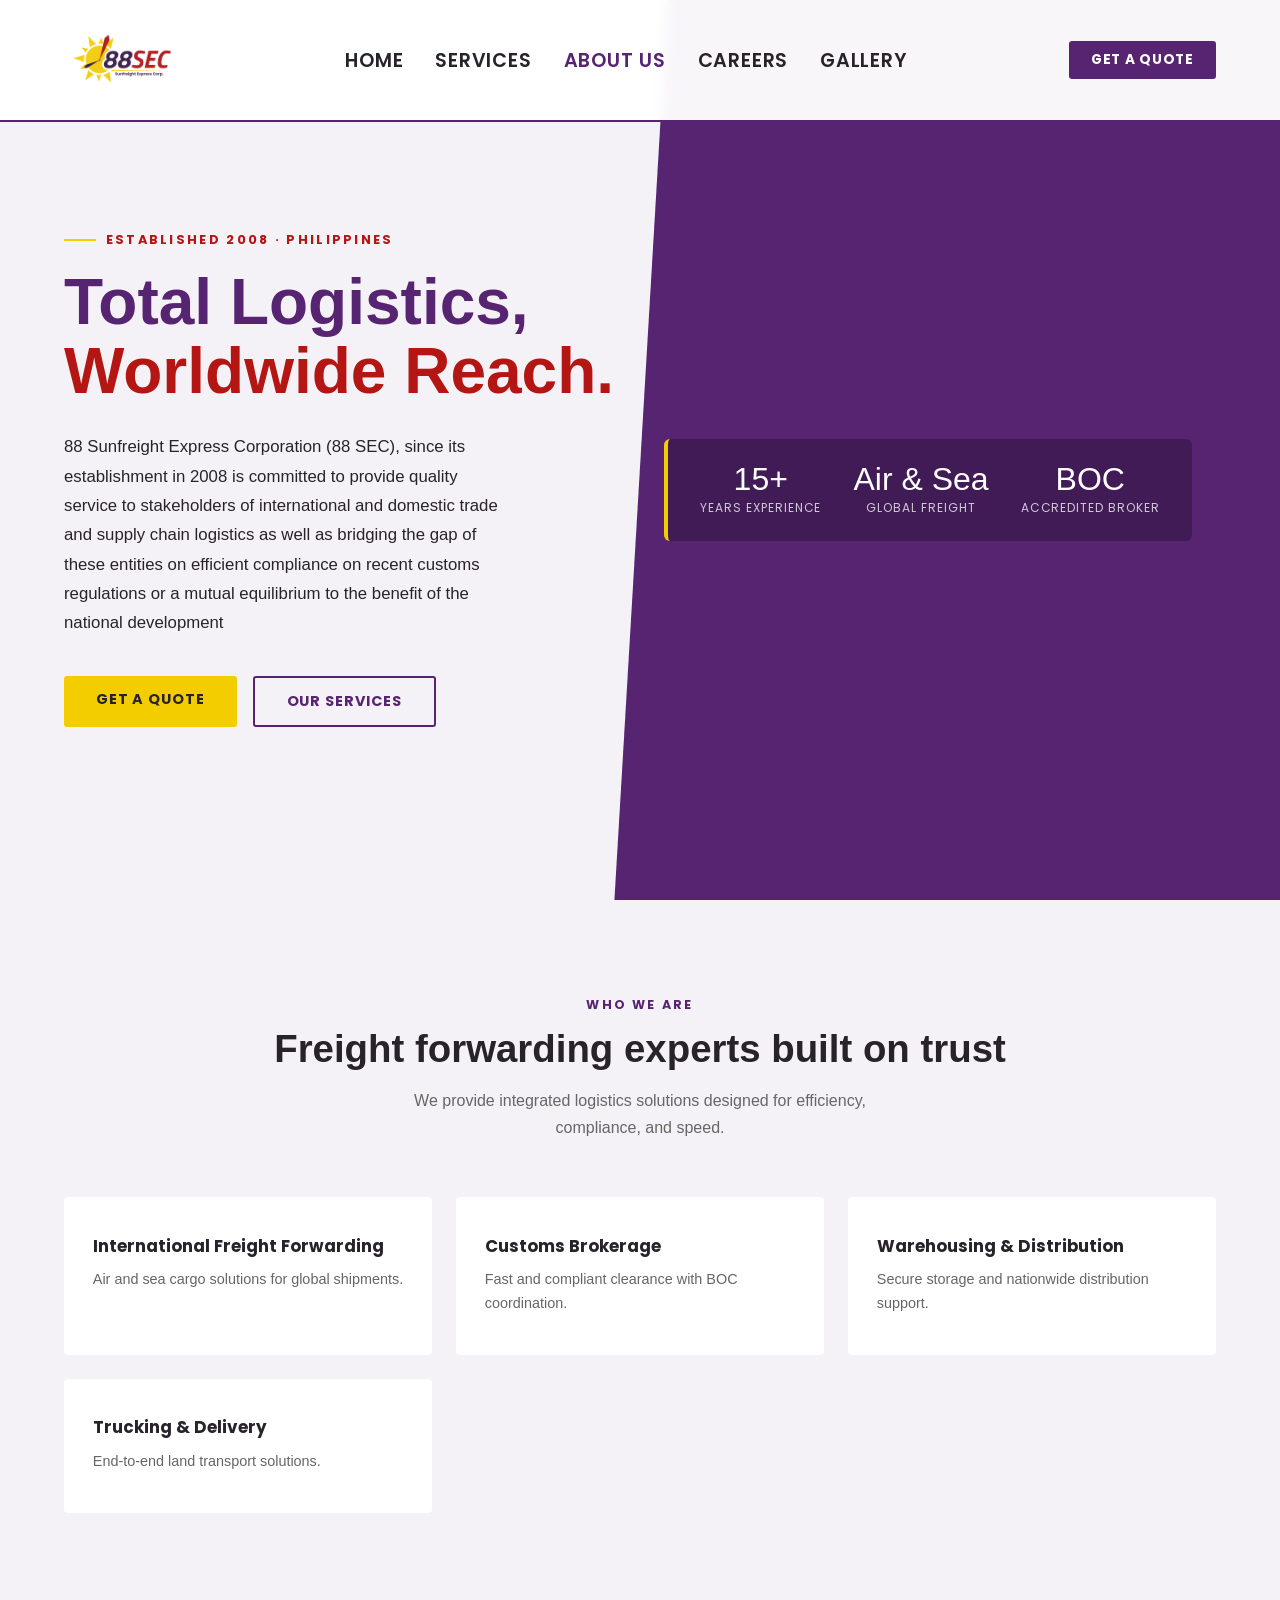
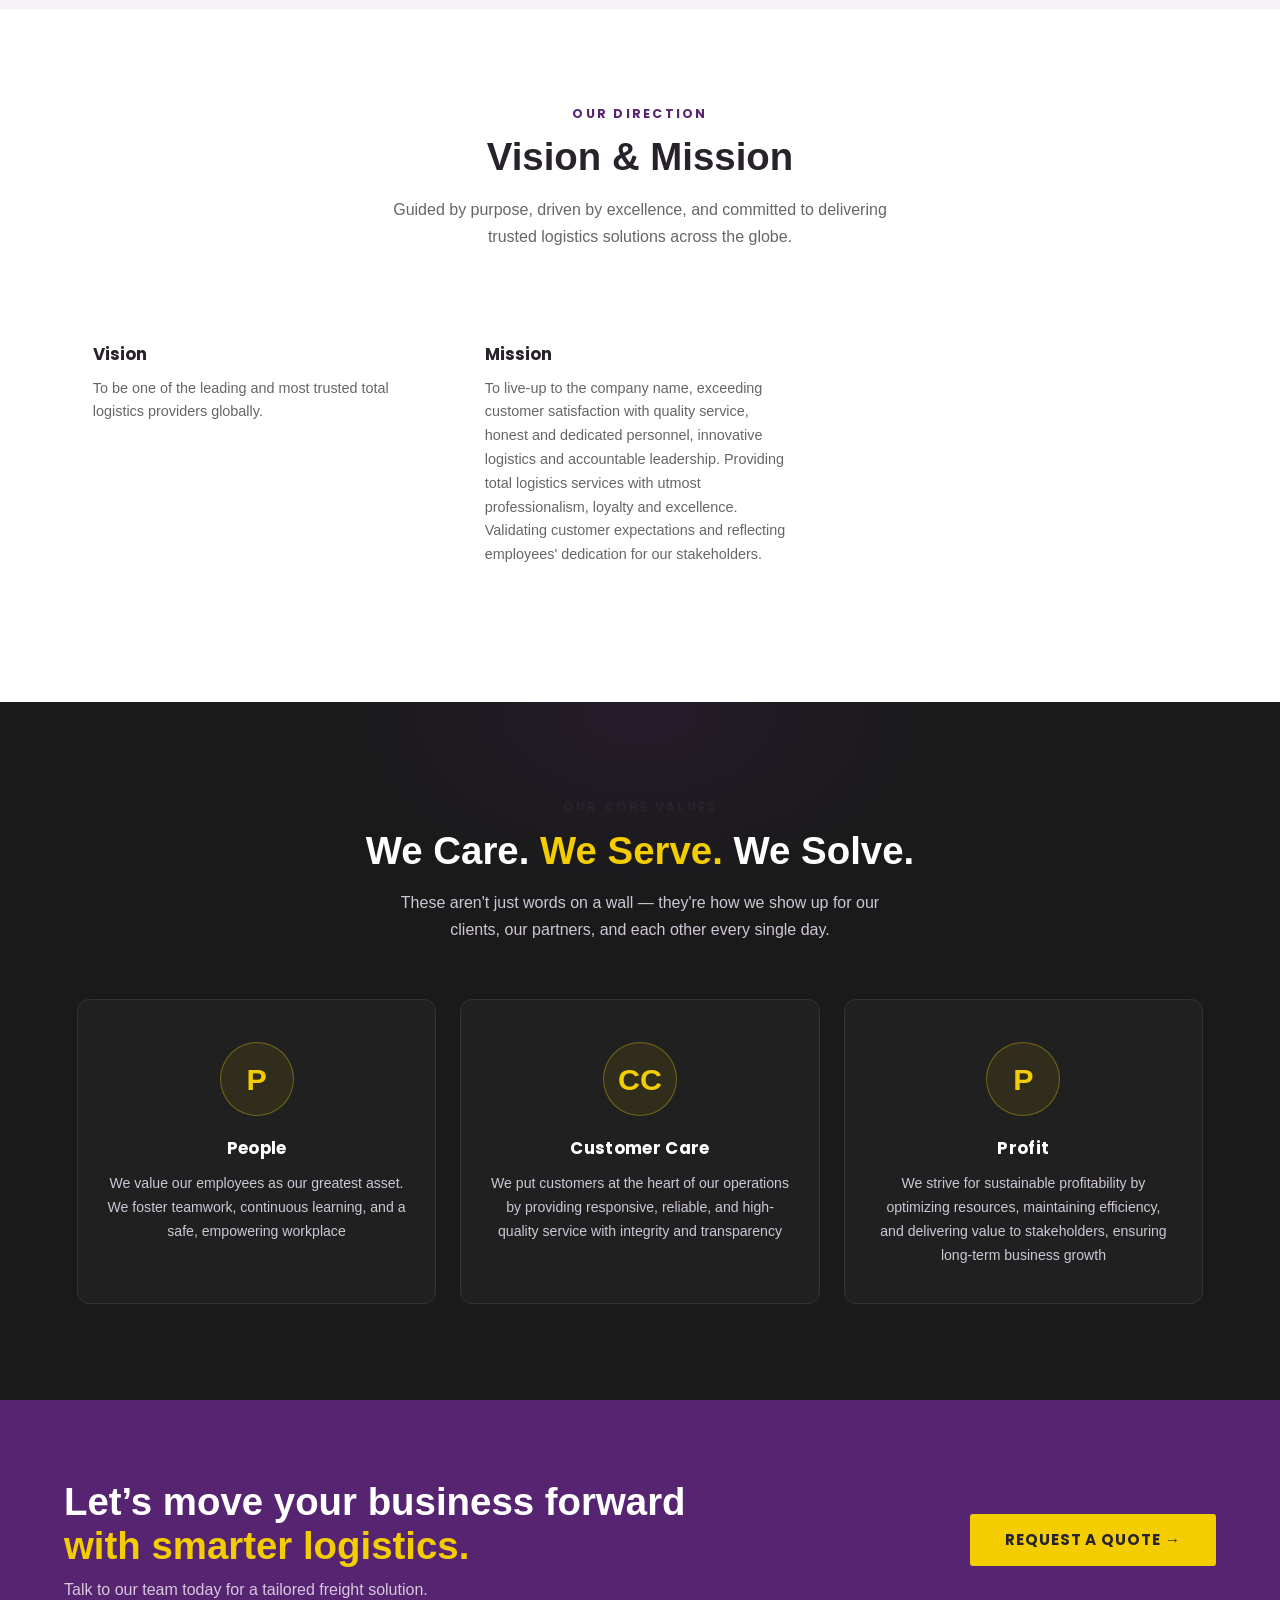
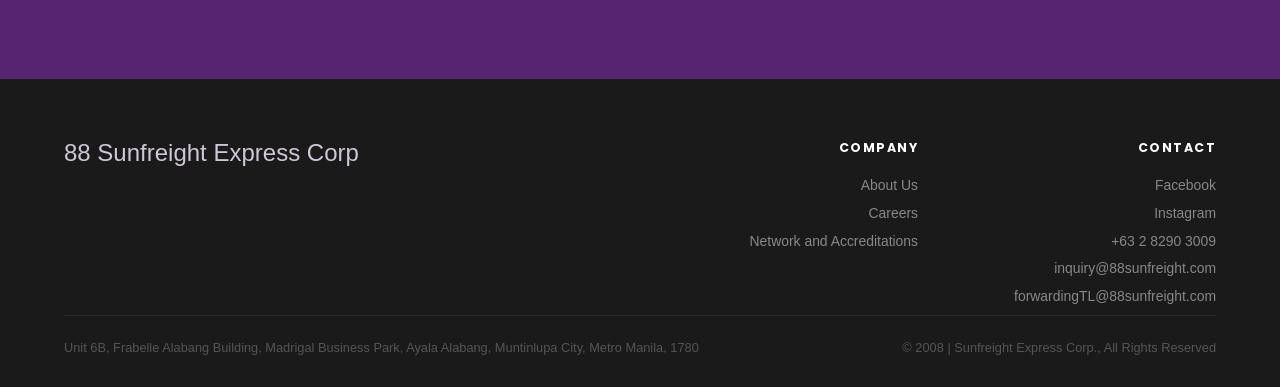
==== about.html @ a8a44474 "Initial commit" ====
<!DOCTYPE html>
<html lang="en">
<head>
  <meta charset="UTF-8" />
  <meta name="viewport" content="width=device-width, initial-scale=1.0">
  <title>About Us | Sunfreight</title>

  <link href="https://fonts.googleapis.com/css2?family=Poppins:wght@700;800&family=Raleway:wght@600;700&family=Open+Sans:wght@400;500;600&display=swap" rel="stylesheet" />
  <link rel="stylesheet" href="css/index.css">
</head>

<body>

<!-- NAV -->
<nav id="navbar">
  <div class="logo"><a href="index.html"><img class="logo" src="pics/sunfreight_logo.png" alt="logo"></a></div>
  <ul class="nav-links" id="navLinks">
      <li><a href="index.html">Home</a></li>
      <li><a href="services.html">Services</a></li>
      <li><a href="about.html" class="active">About Us</a></li>
      <li><a href="careers.php">Careers</a></li>
      <li><a href="gallery.php">Gallery</a></li>
      <li class="nav-cta-mobile"><a href="contact.html">Get a Quote</a></li>
  </ul>
  <a href="contact.html" class="nav-cta">Get a Quote</a>
  <button class="nav-toggle" id="navToggle" aria-label="Open menu" aria-expanded="false">☰</button>
</nav>

<!-- HERO (ONLY ONE - CLEANED) -->
<section class="hero" id="home">

  <div class="hero-text">
    <br>
    <p class="hero-eyebrow">Established 2008 · Philippines</p>

    <h1 class="hero-title">
      Total Logistics,<br>
      <em>Worldwide Reach.</em>
    </h1>

    <p class="hero-body">
      88 Sunfreight Express Corporation (88 SEC), since its establishment in 2008 is committed to provide quality service to stakeholders of international and domestic trade and supply chain logistics as well as bridging the gap of these entities on efficient compliance on recent customs regulations or a mutual equilibrium to the benefit of the national development
    </p>

    <div class="hero-actions">
      <a href="contact.html" class="btn-primary">Get a Quote</a>
      <a href="services.html" class="btn-outline">Our Services</a>
    </div>
  </div>

  <div class="hero-visual">
    <div class="stat-row">
      <div class="stat">
        <div class="stat-num">15+</div>
        <div class="stat-label">Years Experience</div>
      </div>

      <div class="stat">
        <div class="stat-num">Air & Sea</div>
        <div class="stat-label">Global Freight</div>
      </div>

      <div class="stat">
        <div class="stat-num">BOC</div>
        <div class="stat-label">Accredited Broker</div>
      </div>
    </div>
  </div>

</section>

<!-- ABOUT CONTENT -->
<section class="services" id="about">
  <div class="services-header">
    <div class="section-eyebrow">Who We Are</div>
    <h2 class="section-title">Freight forwarding experts built on trust</h2>
    <p class="section-sub">
      We provide integrated logistics solutions designed for efficiency, compliance, and speed.
    </p>
  </div>

  <div class="services-grid">
    <div class="service-card">
      <div class="service-name">International Freight Forwarding</div>
      <p class="service-desc">Air and sea cargo solutions for global shipments.</p>
    </div>

    <div class="service-card">
      <div class="service-name">Customs Brokerage</div>
      <p class="service-desc">Fast and compliant clearance with BOC coordination.</p>
    </div>

    <div class="service-card">
      <div class="service-name">Warehousing & Distribution</div>
      <p class="service-desc">Secure storage and nationwide distribution support.</p>
    </div>

    <div class="service-card">
      <div class="service-name">Trucking & Delivery</div>
      <p class="service-desc">End-to-end land transport solutions.</p>
    </div>
  </div>
</section>

<!-- VISION & MISSION SECTION -->
<section class="vm-clean">

  <div class="section">
    
    <div class="services-header">
      <div class="section-eyebrow">Our Direction</div>
      <h2 class="section-title">
        Vision & Mission
      </h2>
      <p class="section-sub">
        Guided by purpose, driven by excellence, and committed to delivering trusted logistics solutions across the globe.
      </p>
    </div>

    <div class="services-grid">

      <!-- VISION -->
      <div class="service-card">
        <div class="service-name">Vision</div>
        <p class="service-desc">
          To be one of the leading and most trusted total logistics providers globally.
        </p>
      </div>

      <!-- MISSION -->
      <div class="service-card">
        <div class="service-name">Mission</div>
        <p class="service-desc">
          To live-up to the company name, exceeding customer satisfaction with quality service, honest and dedicated personnel, innovative logistics and accountable leadership. Providing total logistics services with utmost professionalism, loyalty and excellence. Validating customer expectations and reflecting employees' dedication for our stakeholders.
        </p>
      </div>

    </div>

  </div>

</section>

<!-- VALUES -->
<section class="values" id="values">
  <div class="values-header">
    <div class="section-eyebrow" style="color: var(--gold);">Our Core Values</div>
    <h2 class="section-title">We Care. <em>We Serve.</em> We Solve.</h2>
    <p class="section-sub">These aren't just words on a wall — they're how we show up for our clients, our partners, and each other every single day.</p>
  </div>
  <div class="values-grid">
    <div class="value-card">
      <div class="value-num">P</div>
      <div class="value-name">People</div>
      <p class="value-desc">We value our employees as our greatest asset. We foster teamwork, continuous learning, and a safe, empowering workplace</p>
    </div>
    <div class="value-card">
      <div class="value-num">CC</div>
      <div class="value-name">Customer Care</div>
      <p class="value-desc">We put customers at the heart of our operations by providing responsive, reliable, and high-quality service with integrity and transparency</p>
    </div>
    <div class="value-card">
      <div class="value-num">P</div>
      <div class="value-name">Profit</div>
      <p class="value-desc">We strive for sustainable profitability by optimizing resources, maintaining efficiency, and delivering value to stakeholders, ensuring long-term business growth</p>
    </div>
  </div>
</section>

<!-- CTA -->
<div class="cta-banner" id="contact">
  <div>
    <h2 class="cta-banner-title">
      Let’s move your business forward<br>
      <span>with smarter logistics.</span>
    </h2>
    <p class="cta-banner-sub">Talk to our team today for a tailored freight solution.</p>
  </div>

  <a href="mailto:inquiry@88sunfreightexpress.com" class="btn-gold">
    Request a Quote →
  </a>
</div>

<!-- FOOTER -->
<footer>
  <div class="footer-grid">
    <div class="footer-brand">
      <div class="logo">88 Sunfreight Express Corp</div>
    </div>
    <div>
      <div class="footer-col-title">Company</div>
      <ul class="footer-links">
        <li><a href="about.html">About Us</a></li>
        <li><a href="careers.html">Careers</a></li>
        <li><a href="#coverage">Network and Accreditations</a></li>
      </ul>
    </div>
    <div>
      <div class="footer-col-title">Contact</div>
      <ul class="footer-links">
        <li><a href="https://www.facebook.com/88SEC" target="_blank">Facebook</a></li>
        <li><a href="https://www.instagram.com/88sunfreightexpresscorp" target="_blank">Instagram</a></li>
        <li><a href="tel:63228903009">+63 2 8290 3009</a></li>
        <li><a href="mailto:inquiry@88sunfreight.com">inquiry@88sunfreight.com</a></li>
        <li><a href="mailto:forwardingTL@88sunfreight.com ">forwardingTL@88sunfreight.com </a></li>
      </ul>
    </div>
  </div>
  <div class="footer-bottom">
    <span>Unit 6B, Frabelle Alabang Building, Madrigal Business Park, Ayala Alabang, Muntinlupa City, Metro Manila, 1780</span>
    <span><a href="login.php" class="staff-login" aria-label="Staff login">©</a> 2008 | Sunfreight Express Corp., All Rights Reserved</span>
  </div>
</footer>

<script>
  // Nav scroll effect
  const navbar = document.getElementById('navbar');
  window.addEventListener('scroll', () => {
    navbar.classList.toggle('scrolled', window.scrollY > 40);
  });

  // Mobile menu toggle
  const navToggle = document.getElementById('navToggle');
  const navLinks = document.getElementById('navLinks');

  navToggle.addEventListener('click', () => {
    const open = navLinks.classList.toggle('open');
    navToggle.textContent = open ? '✕' : '☰';
    navToggle.setAttribute('aria-expanded', open);
  });

  navLinks.querySelectorAll('a').forEach(a => {
    a.addEventListener('click', () => {
      navLinks.classList.remove('open');
      navToggle.textContent = '☰';
      navToggle.setAttribute('aria-expanded', 'false');
    });
  });
</script>
</body>
</html>
---- css/index.css ----
*, *::before, *::after { box-sizing: border-box; margin: 0; padding: 0; }

:root {
    --purple:  #572472;   /* primary */
    --yellow:  #F3CD00;   /* accent */
    --red:     #B31613;   /* secondary accent */
    --white:   #ffffff;
    --offwhite:#f5f2f7;
    --silver:  #cfc6d6;
    --dark:    #28232B;
    
    --font-display: 'Titillium Web', sans-serif;  /* H1, headlines, titles, quotes */
    --font-head:    'Poppins', sans-serif;        /* H2, H3, sub-headlines */
    --font-body:    'Roboto', sans-serif;         /* body */
}

html {
    scroll-behavior: smooth;
}

body {
    font-family: var(--font-body);
    color: var(--dark);
    background: var(--white);
    overflow-x: hidden;
}

/* ── NAV ── */
nav {
    position: fixed;
    top: 0;
    width: 100%;
    z-index: 100;
    display: flex;
    align-items: center;
    justify-content: space-between;
    padding: 0 5vw;
    height: auto;
    background: rgba(255, 255, 255, 0.96);
    border-bottom: 2px solid var(--purple);
    backdrop-filter: blur(6px);
    transition: box-shadow .3s;
}

nav.scrolled {
    box-shadow: 0 4px 20px rgba(87, 36, 114, .12);
}

.logo {
    height: 120px;
}

.nav-links {
    display: flex;
    gap: 2rem;
    list-style: none;
}

.nav-links a {
    font-family: var(--font-head);
    font-size: 1.2rem;
    font-weight: 600;
    color: var(--dark);
    text-decoration: none;
    letter-spacing: .04em;
    text-transform: uppercase;
    transition: color .2s;
}

.nav-links a:hover,
.nav-links a.active {
    color: var(--purple);
}

.nav-toggle {
    display: none;
    background: none;
    border: 0;
    color: var(--dark);
    font-size: 1.7rem;
    line-height: 1;
    cursor: pointer;
    padding: 6px 10px;
}

.nav-cta-mobile {
    display: none;
}

.nav-cta {
    background: var(--purple);
    color: var(--white);
    font-family: var(--font-head);
    font-size: .85rem;
    font-weight: 700;
    padding: .55rem 1.4rem;
    border-radius: 3px;
    text-decoration: none;
    letter-spacing: .05em;
    text-transform: uppercase;
    transition: background .2s, transform .15s;
}

.nav-cta:hover {
    background: #3f1a53;
    transform: translateY(-1px);
}

/* ── COVER PICTURE ── */
.picture img {
    width: 100%;
    opacity: 65%;
    display: block;
}

/* ── SLIDESHOW (kept for when it's re-enabled) ── */
.slideshow {
    position: relative;
    width: 100%;
    overflow: hidden;
}

.slide {
    display: none;
}

.slide.active {
    display: block;
}

.slide img {
    width: 100%;
    opacity: 65%;
    display: block;
}

/* ── HERO ── */
.hero {
    min-height: 100vh;
    display: grid;
    grid-template-columns: 1fr 1fr;
    align-items: center;
    padding: 120px 5vw 80px;
    background: var(--offwhite);
    position: relative;
    overflow: hidden;
}

.hero::before {
    content: '';
    position: absolute;
    right: 0;
    top: 0;
    width: 52%;
    height: 100%;
    background: var(--purple);
    clip-path: polygon(8% 0, 100% 0, 100% 100%, 0% 100%);
}

.hero-text {
    position: relative;
    z-index: 2;
}

.hero-eyebrow {
    font-family: var(--font-head);
    font-size: .8rem;
    font-weight: 700;
    color: var(--red);
    letter-spacing: .18em;
    text-transform: uppercase;
    display: flex;
    align-items: center;
    gap: .6rem;
    margin-bottom: 1.2rem;
}

.hero-eyebrow::before {
    content: '';
    display: block;
    width: 32px;
    height: 2px;
    background: var(--yellow);
}

.hero-title {
    font-family: var(--font-display);
    font-size: clamp(2.6rem, 5vw, 4.2rem);
    color: var(--purple);
    line-height: 1.08;
    margin-bottom: 1.6rem;
}

.hero-title em,
.stat-num em {
    color: var(--red);
    font-style: normal;
}

.hero-body {
    font-size: 1.05rem;
    color: var(--dark);
    line-height: 1.75;
    max-width: 440px;
    margin-bottom: 2.4rem;
}

.hero-actions {
    display: flex;
    gap: 1rem;
    flex-wrap: wrap;
}

.btn-primary {
    background: var(--yellow);
    color: var(--dark);
    font-family: var(--font-head);
    font-weight: 700;
    font-size: .9rem;
    padding: .8rem 2rem;
    border-radius: 3px;
    text-decoration: none;
    letter-spacing: .06em;
    text-transform: uppercase;
    transition: background .2s, transform .15s;
}

.btn-primary:hover {
    background: #d4b400;
    transform: translateY(-2px);
}

.btn-outline {
    border: 2px solid var(--purple);
    color: var(--purple);
    font-family: var(--font-head);
    font-weight: 700;
    font-size: .9rem;
    padding: .8rem 2rem;
    border-radius: 3px;
    text-decoration: none;
    letter-spacing: .06em;
    text-transform: uppercase;
    transition: border-color .2s, color .2s;
}

.btn-outline:hover {
    border-color: var(--white);
    color: var(--white);
}

/* hero visual */
.hero-visual {
    position: relative;
    z-index: 2;
    display: flex;
    flex-direction: column;
    align-items: center;
    justify-content: center;
}

.route-diagram {
    width: 100%;
    max-width: 420px;
}

.stat-row {
    display: flex;
    gap: 2rem;
    margin-top: 2.5rem;
    padding: 1.5rem 2rem;
    background: rgba(0, 0, 0, .25);
    border-radius: 6px;
    border-left: 4px solid var(--yellow);
}

.stat {
    text-align: center;
}

.stat-num {
    font-family: var(--font-display);
    font-size: 2rem;
    color: var(--white);
    line-height: 1;
}

.stat-label {
    font-size: .75rem;
    color: var(--silver);
    font-family: var(--font-head);
    letter-spacing: .08em;
    text-transform: uppercase;
    margin-top: .3rem;
}

/* ── TICKER ── */
.ticker {
    background: var(--purple);
    overflow: hidden;
    white-space: nowrap;
    padding: .65rem 0;
    position: relative;
}

.ticker-track {
    display: flex;
    gap: 4rem;
    width: max-content;
    animation: ticker 28s linear infinite;
}

.ticker-item {
    font-family: var(--font-head);
    font-size: .8rem;
    font-weight: 600;
    color: var(--white);
    letter-spacing: .1em;
    text-transform: uppercase;
    display: flex;
    align-items: center;
    gap: .5rem;
}

.ticker-dot {
    width: 5px;
    height: 5px;
    background: var(--yellow);
    border-radius: 50%;
}

@keyframes ticker {
    0%   { transform: translateX(0); }
    100% { transform: translateX(-50%); }
}

/* ── SECTIONS (shared) ── */
section {
    padding: 96px 5vw;
}

.section-eyebrow {
    font-family: var(--font-head);
    font-size: .78rem;
    font-weight: 700;
    color: var(--purple);
    letter-spacing: .18em;
    text-transform: uppercase;
    margin-bottom: .8rem;
    display: flex;
    align-items: center;
    justify-content: center;
    gap: 10px;
}

.section-title {
    font-family: var(--font-display);
    font-size: clamp(1.8rem, 3vw, 2.6rem);
    color: var(--dark);
    line-height: 1.15;
    margin-bottom: 1rem;
}

.section-sub {
    font-size: 1rem;
    color: #666;
    max-width: 520px;
    line-height: 1.7;
}

/* ── SERVICES ── */
.services {
    background: var(--offwhite);
}

.services-header {
    text-align: center;
    margin-bottom: 3.5rem;
}

.services-header .section-sub {
    margin: 0 auto;
}

.services-header .truck-icon {
    width: 220px;
    height: 220px;
    object-fit: contain;
}

.services-grid {
    display: grid;
    grid-template-columns: repeat(3, 1fr);
    gap: 1.5rem;
}

.service-card {
    background: var(--white);
    border-radius: 4px;
    padding: 2.2rem 1.8rem;
    border-bottom: 4px solid transparent;
    transition: border-color .25s, transform .25s, box-shadow .25s;
    cursor: default;
}

.service-card:hover {
    border-color: var(--purple);
    transform: translateY(-6px);
    box-shadow: 0 12px 32px rgba(87, 36, 114, .1);
}

.service-name {
    font-family: var(--font-head);
    font-size: 1.05rem;
    font-weight: 700;
    color: var(--dark);
    margin-bottom: .6rem;
}

.service-desc {
    font-size: .9rem;
    color: #666;
    line-height: 1.65;
}

/* ── NETWORK & ACCREDITATIONS ── */
.coverage{
        background:#1a1a1a;
    }

     .logo-category{
        margin-top:4rem;
    }

    .logo-category h3{
        text-align:center;
        color:#fff;
        margin-bottom:2rem;
        font-size:1.4rem;
    }

    .logo-grid{
        display:grid;
        grid-template-columns:repeat(3, 1fr);
        gap:30px;
    }

    .logo-grid-networks{
        display:grid;
        grid-template-columns:repeat(2, 1fr);
        gap:30px;
    }

    .logo-card{
        text-align:center;
    }

    .logo-circle{
        width:120px;
        height:120px;
        margin:0 auto 15px;
        border-radius:50%;
        background:#fff;
        display:flex;
        align-items:center;
        justify-content:center;
        box-shadow:0 8px 25px rgba(0,0,0,.12);
        border:1px solid rgba(0,0,0,.08);
        transition:.3s ease;
    }

    .logo-circle:hover{
        transform:translateY(-5px);
    }

    .logo-circle img{
        width:70%;
        height:70%;
        object-fit:contain;
    }

    .logo-card p{
        color:#fff;
        font-size:.95rem;
        line-height:1.4;
        max-width:180px;
        margin:auto;
    }

    .coverage-header{
        text-align:center;
        margin-bottom:3rem;
    }

    .coverage-header .section-title{
        color:#fff;
    }

    .coverage-header .section-sub{
        color:var(--silver);
        max-width:800px;
        margin:0 auto;
    }

    .coverage-inner{
        max-width:1000px;
        margin:0 auto;
    }

    .network-table{
        width:100%;
        background:var(--offwhite);
        border-radius:10px;
        overflow:hidden;
        border-collapse:collapse;
    }

    .network-table tr:not(.divider){
        border-bottom:1px solid rgba(0,0,0,.08);
    }

    .network-table td{
        padding:18px 20px;
        vertical-align:middle;
    }

    .network-table td:first-child{
        width:140px;
        text-align:center;
    }

    .network-table img{
        height:60px;
        width:auto;
        display:block;
        margin:auto;
    }

/* ── TESTIMONIALS (kept for when it's re-enabled) ── */
.testimonials {
    background: var(--offwhite);
}

.testimonials-header {
    text-align: center;
    margin-bottom: 3.5rem;
}

.testi-grid {
    display: grid;
    grid-template-columns: repeat(auto-fit, minmax(280px, 1fr));
    gap: 1.5rem;
}

.testi-card {
    background: var(--white);
    padding: 2rem;
    border-radius: 4px;
    position: relative;
}

.testi-quote {
    font-size: .95rem;
    color: #444;
    line-height: 1.75;
    margin-bottom: 1.5rem;
    font-style: italic;
}

.testi-quote::before {
    content: '\201C';
    font-size: 3rem;
    color: var(--purple);
    line-height: 0;
    vertical-align: -1rem;
    margin-right: .2rem;
}

.testi-name {
    font-family: var(--font-head);
    font-weight: 700;
    font-size: .9rem;
    color: var(--dark);
}

.testi-role {
    font-size: .8rem;
    color: #888;
    margin-top: .2rem;
}

.testi-gold-bar {
    width: 36px;
    height: 3px;
    background: var(--yellow);
    margin-bottom: 1.2rem;
}

/* ── CTA BANNER ── */
.cta-banner {
    background: var(--purple);
    padding: 80px 5vw;
    display: grid;
    grid-template-columns: 1fr auto;
    gap: 2rem;
    align-items: center;
}

.cta-banner-title {
    font-family: var(--font-display);
    font-size: clamp(1.8rem, 3vw, 2.6rem);
    color: var(--white);
    line-height: 1.15;
}

.cta-banner-title span {
    color: var(--yellow);
}

.cta-banner-sub {
    font-size: 1rem;
    color: rgba(255, 255, 255, .75);
    margin-top: .8rem;
}

.btn-gold {
    background: var(--yellow);
    color: var(--dark);
    font-family: var(--font-head);
    font-weight: 700;
    font-size: .95rem;
    padding: .9rem 2.2rem;
    border-radius: 3px;
    text-decoration: none;
    letter-spacing: .06em;
    text-transform: uppercase;
    white-space: nowrap;
    transition: background .2s;
}

.btn-gold:hover {
    background: #d4b400;
}

/* ── FOOTER ── */
footer {
    background: #1a1a1a;
    padding: 60px 5vw 32px;
    color: var(--silver);
}

.footer-grid {
    display: grid;
    grid-template-columns: 1fr auto auto;
    justify-content: space-between;
    align-items: start;
    gap: 6rem;
    padding-bottom: 10px;
}

.footer-brand .logo {
    font-size: 1.5rem;
}

.footer-col-title {
    font-family: var(--font-head);
    font-size: .78rem;
    font-weight: 700;
    color: var(--white);
    letter-spacing: .12em;
    text-transform: uppercase;
    margin-bottom: 1.2rem;
    text-align: right;
}

.footer-links {
    text-align: right;
    list-style: none;
    display: flex;
    flex-direction: column;
    gap: .6rem;
}

.footer-links a {
    font-size: .87rem;
    color: #888;
    text-decoration: none;
    transition: color .2s;
}

.footer-links a:hover {
    color: var(--yellow);
}

.footer-bottom {
    border-top: 1px solid #2e2e2e;
    padding-top: 1.5rem;
    display: flex;
    justify-content: space-between;
    align-items: center;
    text-align: center;
    font-size: .8rem;
    color: #555;
}

.staff-login {
    color: inherit;
    text-decoration: none;
    cursor: default;
}

.staff-login:hover {
    color: var(--yellow);
    cursor: pointer;
}

/* ── VALUES (used by about.html) ── */
.values {
    background: #1a1a1a;
    padding: 6rem 6vw;
    position: relative;
    overflow: hidden;
}

.values::before {
    content: '';
    position: absolute;
    top: -180px;
    left: 50%;
    transform: translateX(-50%);
    width: 640px;
    height: 380px;
    background: radial-gradient(
        ellipse,
        rgba(87, 36, 114, 0.18),
        transparent 70%
    );
    pointer-events: none;
}

.values-header {
    text-align: center;
    margin-bottom: 3.5rem;
    position: relative;
}

.values-header .section-title {
    color: var(--white);
}

.values-header .section-title em {
    color: var(--yellow);
    font-style: normal;
}

.values-header .section-sub {
    color: var(--silver);
    margin: 0 auto;
}

.values-grid {
    display: grid;
    grid-template-columns: repeat(auto-fit, minmax(240px, 1fr));
    gap: 1.5rem;
    position: relative;
}

.value-card {
    background: #202020;
    border: 1.5px solid #333;
    border-radius: 12px;
    padding: 2.6rem 1.8rem 2.2rem;
    text-align: center;
    position: relative;
    overflow: hidden;
    transition: border-color 0.25s, transform 0.25s, box-shadow 0.25s;
}

.value-card::before {
    content: '';
    position: absolute;
    top: 0;
    left: 0;
    right: 0;
    height: 3px;
    background: var(--purple);
    transform: scaleX(0);
    transform-origin: left;
    transition: transform 0.3s ease;
}

.value-card:hover {
    border-color: var(--purple);
    transform: translateY(-6px);
    box-shadow: 0 16px 36px rgba(0, 0, 0, 0.45);
}

.value-card:hover::before {
    transform: scaleX(1);
}

.value-num {
    font-family: var(--font-display);
    font-size: 1.9rem;
    font-weight: 800;
    color: var(--yellow);
    line-height: 1;
    width: 74px;
    height: 74px;
    margin: 0 auto 1.2rem;
    display: flex;
    align-items: center;
    justify-content: center;
    border-radius: 50%;
    background: rgba(243, 205, 0, 0.08);
    border: 1.5px solid rgba(243, 205, 0, 0.35);
    transition: background 0.25s, border-color 0.25s;
}

.value-card:hover .value-num {
    border-color: var(--purple);
}

.value-name {
    font-family: var(--font-head);
    font-size: 1.05rem;
    font-weight: 700;
    color: var(--white);
    margin-bottom: 0.7rem;
    letter-spacing: 0.02em;
}

.value-desc {
    font-size: 0.88rem;
    color: var(--silver);
    line-height: 1.7;
    max-width: 300px;
    margin: 0 auto;
}

/* ==========================================================================
   RESPONSIVE
   ========================================================================== */

/* ── Tablets and below ── */
@media (max-width: 900px) {

    /* NAV → hamburger */
    .nav-toggle {
        display: block;
    }

    .nav-cta {
        display: none;
    }

    .logo {
        height: 84px;
    }

    .nav-links {
        display: none;
        position: absolute;
        top: 100%;
        left: 0;
        right: 0;
        background: #1a1a1a;
        flex-direction: column;
        align-items: flex-start;
        gap: 0;
        padding: 10px 24px 18px;
        margin: 0;
        list-style: none;
        box-shadow: 0 12px 24px rgba(0, 0, 0, 0.25);
    }

    .nav-links.open {
        display: flex;
    }

    .nav-links li {
        width: 100%;
        border-bottom: 1px solid rgba(255, 255, 255, 0.08);
    }

    .nav-links li:last-child {
        border-bottom: 0;
    }

    .nav-links a {
        display: block;
        padding: 14px 4px;
        font-size: 1rem;
        color: #fff;
    }

    .nav-cta-mobile {
        display: block;
        margin-top: 8px;
    }

    .nav-cta-mobile a {
        background: var(--yellow);
        color: #fff;
        border-radius: 8px;
        text-align: center;
        font-weight: 700;
        padding: 13px;
    }

    /* HERO → stack text over visual */
    .hero {
        grid-template-columns: 1fr;
        gap: 32px;
        padding: 100px 24px 60px;
    }

    .hero::before {
        display: none;
    }

    .hero-title {
        font-size: clamp(2rem, 8vw, 2.8rem);
    }

    .hero-body {
        font-size: 0.95rem;
    }

    .hero-visual {
        margin-top: 3rem;
    }

    .stat-row {
        background: rgba(0, 0, 0, .65);
    }

    /* SERVICES → 2 columns */
    .services-grid {
        grid-template-columns: repeat(2, 1fr);
        gap: 16px;
    }

    /* LOGOS → 3 per row */
    .logo-grid {
        grid-template-columns: repeat(3, 1fr);
        gap: 20px;
    }

    /* CTA BANNER → stack */
    .cta-banner {
        grid-template-columns: 1fr;
    }

    /* FOOTER → 2 columns */
    .footer-grid {
        grid-template-columns: 1fr 1fr;
        gap: 3rem;
    }
}

/* ── Phones ── */
@media (max-width: 600px) {

    /* Cover picture: don't let it dominate the screen */
    .picture img {
        height: 42vh;
        object-fit: cover;
    }

    /* HERO */
    .hero {
        padding-top: 90px;
        padding-bottom: 40px;
        min-height: auto;
    }

    .hero-actions .btn-primary {
        display: block;
        text-align: center;
        width: 100%;
    }

    .stat-row {
        flex-wrap: wrap;
        justify-content: center;
        gap: 14px;
    }

    .stat-num {
        font-size: 1rem;
    }

    /* SERVICES → single column */
    .services-grid {
        grid-template-columns: 1fr;
    }

    .services {
        padding-left: 20px;
        padding-right: 20px;
    }

    .section-title {
        font-size: clamp(1.5rem, 6.5vw, 2rem);
    }

    .truck-icon {
        max-width: 160px;
    }

    /* LOGOS → 2 per row, smaller circles */
    .logo-grid {
        grid-template-columns: repeat(2, 1fr);
        gap: 16px;
    }

    .logo-circle {
        width: 90px;
        height: 90px;
    }

    .logo-card p {
        font-size: 0.78rem;
    }

    .coverage {
        padding-left: 20px;
        padding-right: 20px;
    }

    /* CTA BANNER */
    .cta-banner {
        padding: 40px 24px;
    }

    .cta-banner .btn-gold {
        display: block;
        width: 100%;
        text-align: center;
    }

    /* FOOTER → stack columns */
    .footer-grid {
        grid-template-columns: 1fr;
        gap: 28px;
    }

    .footer-col-title,
    .footer-links {
        text-align: left;
    }

    .footer-bottom {
        flex-direction: column;
        gap: 8px;
        text-align: center;
        font-size: 0.78rem;
    }

    /* Ticker: slightly smaller text so items fit */
    .ticker-item {
        font-size: 0.8rem;
    }

    /* VALUES */
    .values {
        padding: 4rem 20px;
    }

    /* Stacked hero buttons (about page has two) */
    .hero-actions .btn-outline {
        display: block;
        text-align: center;
        width: 100%;
    }
}
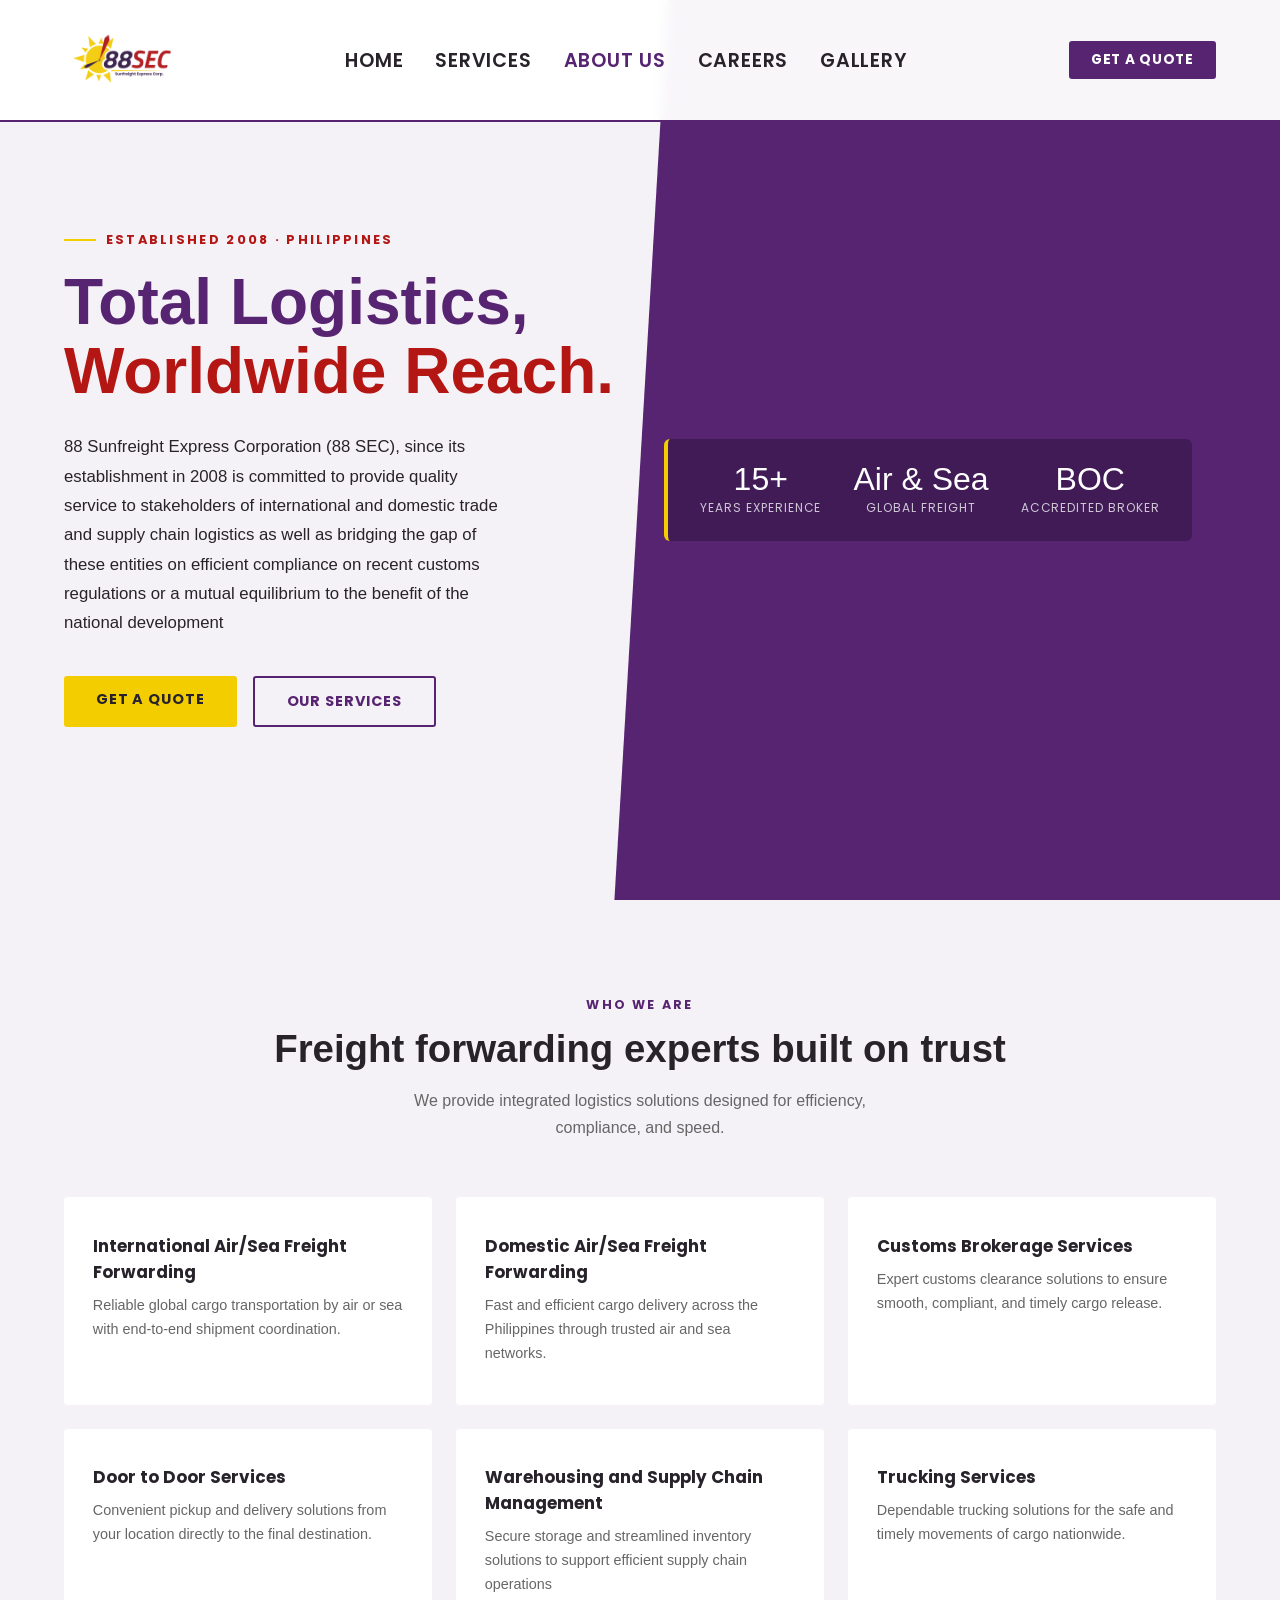
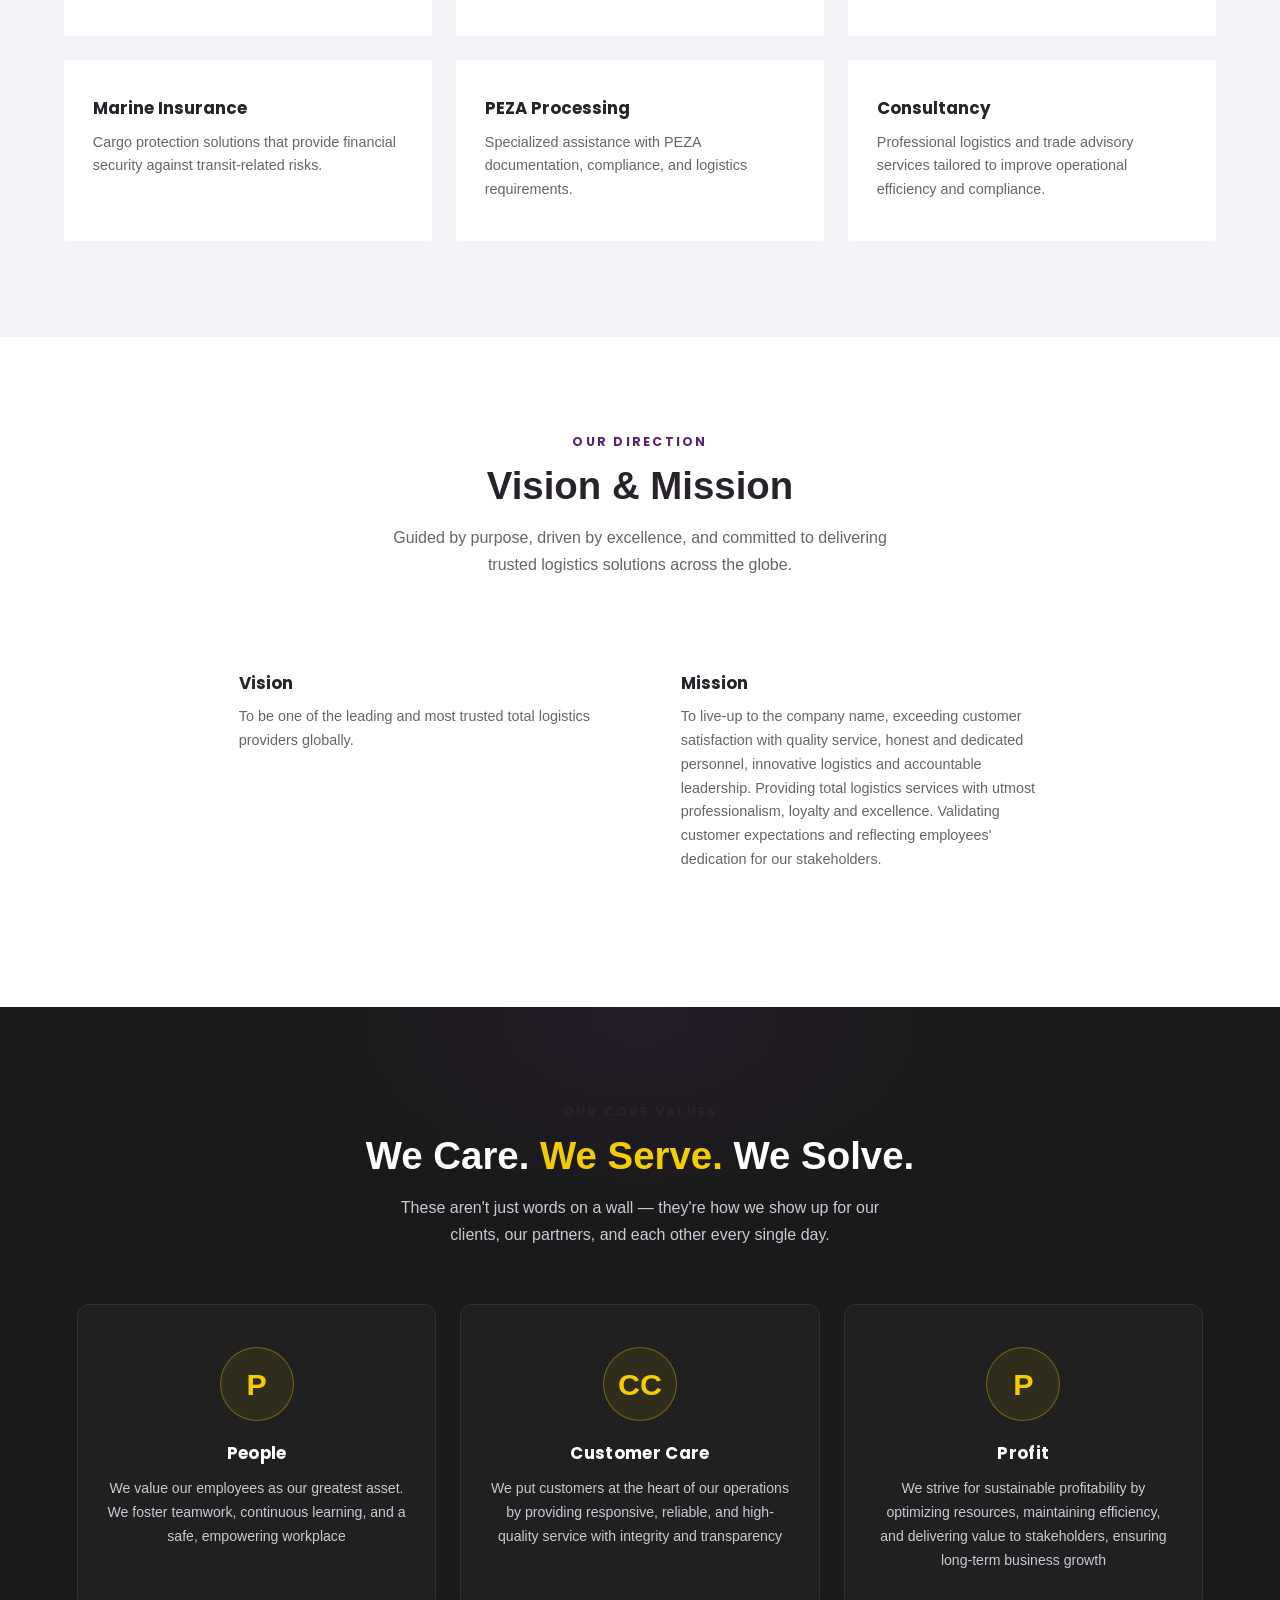
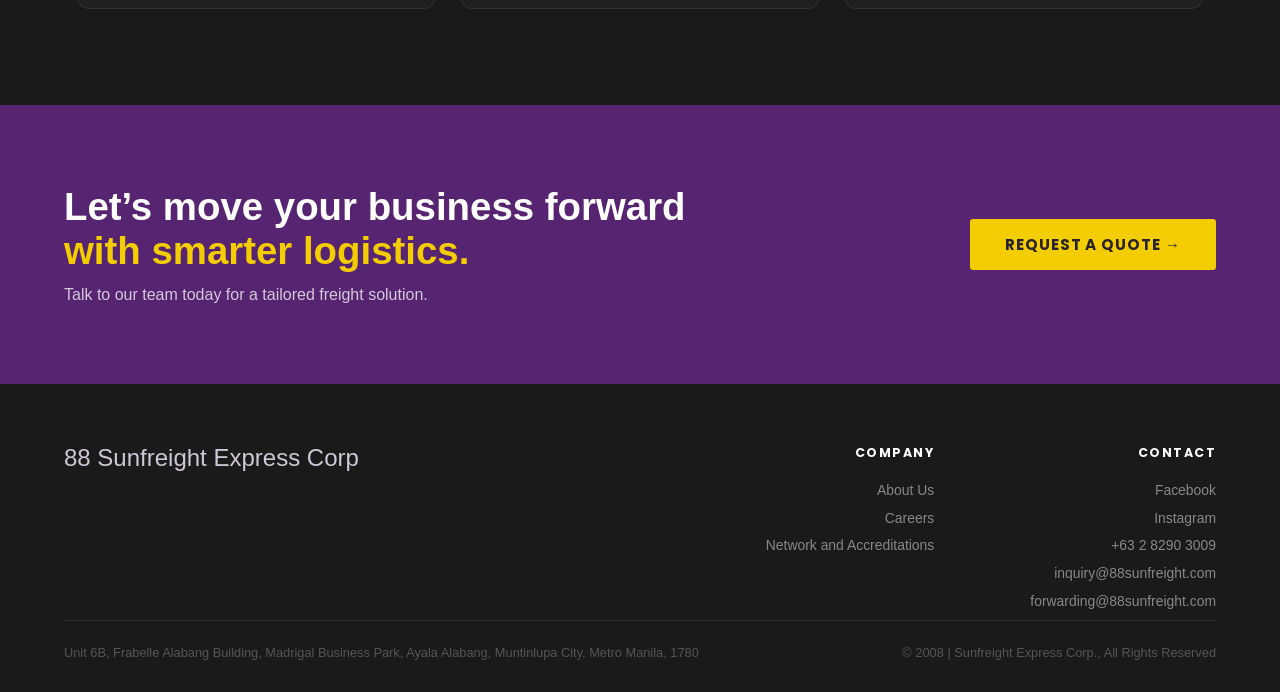
==== commit 3fe783ec: "connection configuration" ====
--- a/about.html
+++ b/about.html
@@ -79,25 +79,42 @@
     </p>
   </div>
 
-  <div class="services-grid">
-    <div class="service-card">
-      <div class="service-name">International Freight Forwarding</div>
-      <p class="service-desc">Air and sea cargo solutions for global shipments.</p>
-    </div>
-
-    <div class="service-card">
-      <div class="service-name">Customs Brokerage</div>
-      <p class="service-desc">Fast and compliant clearance with BOC coordination.</p>
-    </div>
-
-    <div class="service-card">
-      <div class="service-name">Warehousing & Distribution</div>
-      <p class="service-desc">Secure storage and nationwide distribution support.</p>
-    </div>
-
-    <div class="service-card">
-      <div class="service-name">Trucking & Delivery</div>
-      <p class="service-desc">End-to-end land transport solutions.</p>
+  <div class="services-grid services-grid-3">
+    <div class="service-card">
+      <div class="service-name">International Air/Sea Freight Forwarding</div>
+      <p class="service-desc">Reliable global cargo transportation by air or sea with end-to-end shipment coordination.</p>
+    </div>
+    <div class="service-card">
+      <div class="service-name">Domestic Air/Sea Freight Forwarding</div>
+      <p class="service-desc">Fast and efficient cargo delivery across the Philippines through trusted air and sea networks.</p>
+    </div>
+    <div class="service-card">
+      <div class="service-name">Customs Brokerage Services</div>
+      <p class="service-desc">Expert customs clearance solutions to ensure smooth, compliant, and timely cargo release.</p>
+    </div>
+    <div class="service-card">
+      <div class="service-name">Door to Door Services</div>
+      <p class="service-desc">Convenient pickup and delivery solutions from your location directly to the final destination.</p>
+    </div>
+    <div class="service-card">
+      <div class="service-name">Warehousing and Supply Chain Management</div>
+      <p class="service-desc">Secure storage and streamlined inventory solutions to support efficient supply chain operations</p>
+    </div>
+    <div class="service-card">
+      <div class="service-name">Trucking Services</div>
+      <p class="service-desc">Dependable trucking solutions for the safe and timely movements of cargo nationwide.</p>
+    </div>
+    <div class="service-card">
+      <div class="service-name">Marine Insurance</div>
+      <p class="service-desc">Cargo protection solutions that provide financial security against transit-related risks.</p>
+    </div>
+    <div class="service-card">
+      <div class="service-name">PEZA Processing</div>
+      <p class="service-desc">Specialized assistance with PEZA documentation, compliance, and logistics requirements.</p>
+    </div>
+    <div class="service-card">
+      <div class="service-name">Consultancy</div>
+      <p class="service-desc">Professional logistics and trade advisory services tailored to improve operational efficiency and compliance.</p>
     </div>
   </div>
 </section>
@@ -117,7 +134,7 @@
       </p>
     </div>
 
-    <div class="services-grid">
+    <div class="services-grid vm-grid">
 
       <!-- VISION -->
       <div class="service-card">
@@ -177,7 +194,7 @@
     <p class="cta-banner-sub">Talk to our team today for a tailored freight solution.</p>
   </div>
 
-  <a href="mailto:inquiry@88sunfreightexpress.com" class="btn-gold">
+  <a href="mailto:inquiry@88sunfreight.com" class="btn-gold">
     Request a Quote →
   </a>
 </div>
@@ -192,8 +209,8 @@
       <div class="footer-col-title">Company</div>
       <ul class="footer-links">
         <li><a href="about.html">About Us</a></li>
-        <li><a href="careers.html">Careers</a></li>
-        <li><a href="#coverage">Network and Accreditations</a></li>
+        <li><a href="careers.php">Careers</a></li>
+        <li><a href="index.html#coverage">Network and Accreditations</a></li>
       </ul>
     </div>
     <div>
@@ -203,7 +220,7 @@
         <li><a href="https://www.instagram.com/88sunfreightexpresscorp" target="_blank">Instagram</a></li>
         <li><a href="tel:63228903009">+63 2 8290 3009</a></li>
         <li><a href="mailto:inquiry@88sunfreight.com">inquiry@88sunfreight.com</a></li>
-        <li><a href="mailto:forwardingTL@88sunfreight.com ">forwardingTL@88sunfreight.com </a></li>
+        <li><a href="mailto:forwarding@88sunfreight.com ">forwarding@88sunfreight.com </a></li>
       </ul>
     </div>
   </div>
--- a/css/index.css
+++ b/css/index.css
@@ -407,6 +407,12 @@
     border-color: var(--purple);
     transform: translateY(-6px);
     box-shadow: 0 12px 32px rgba(87, 36, 114, .1);
+}
+
+.vm-grid {
+    grid-template-columns: repeat(2, 1fr);
+    max-width: 860px;
+    margin: 0 auto;
 }
 
 .service-name {
